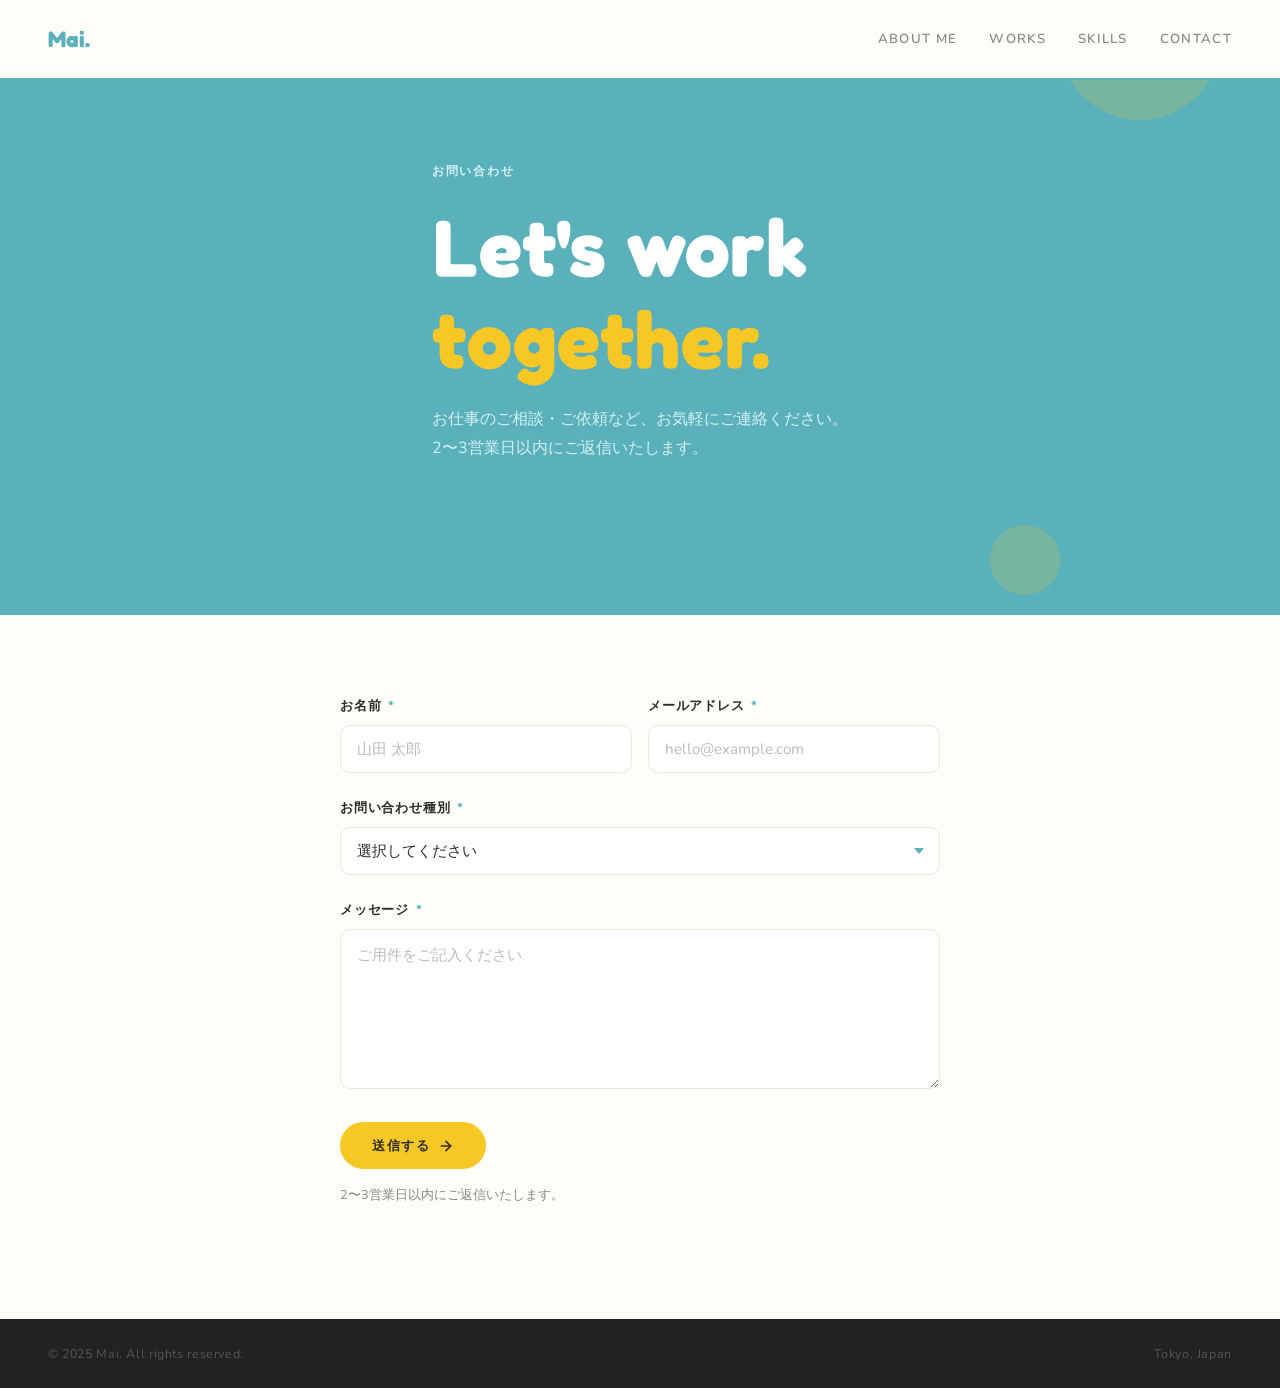
==== contact.html @ 335c0795 "フォーム周りデザイン追加" ====
<!DOCTYPE html>
<html lang="ja">
<head>
  <meta charset="UTF-8">
  <meta name="viewport" content="width=device-width, initial-scale=1.0">
  <title>Contact — Mai</title>
  <link rel="stylesheet" href="style.css">
</head>
<body>

  <!-- Nav -->
  <nav>
    <a href="index.html" class="nav-logo">Mai.</a>
    <ul class="nav-links" id="nav-links">
      <li><a href="index.html#about" class="nav-link">About me</a></li>
      <li><a href="index.html#works" class="nav-link">Works</a></li>
      <li><a href="index.html#skills" class="nav-link">Skills</a></li>
      <li><a href="contact.html" class="nav-link">Contact</a></li>
    </ul>
    <button class="hamburger" id="hamburger" aria-label="メニューを開く" aria-expanded="false">
      <span></span>
      <span></span>
      <span></span>
    </button>
  </nav>

  <!-- Page Header -->
  <section id="contact-hero">
    <div class="hero-dot" style="width:160px;height:160px;top:-40px;right:60px;"></div>
    <div class="hero-dot" style="width:70px;height:70px;bottom:20px;right:220px;"></div>
    <div class="container">
      <p class="hero-eyebrow fade-in">お問い合わせ</p>
      <h1 class="hero-title fade-in" style="transition-delay:0.1s">
        Let's work<br><span>together.</span>
      </h1>
      <p class="hero-desc fade-in" style="transition-delay:0.2s">
        お仕事のご相談・ご依頼など、お気軽にご連絡ください。<br>
        2〜3営業日以内にご返信いたします。
      </p>
    </div>
  </section>

  <!-- Form -->
  <section id="contact-form">
    <div class="container">
      <div class="form-wrap fade-in">

        <div class="form-row">
          <div class="form-group">
            <label class="form-label" for="name">お名前 <span class="required">*</span></label>
            <input class="form-input" type="text" id="name" name="name" placeholder="山田 太郎" required>
          </div>
          <div class="form-group">
            <label class="form-label" for="email">メールアドレス <span class="required">*</span></label>
            <input class="form-input" type="email" id="email" name="email" placeholder="hello@example.com" required>
          </div>
        </div>

        <div class="form-group">
          <label class="form-label" for="type">お問い合わせ種別 <span class="required">*</span></label>
          <div class="select-wrap">
            <select class="form-input form-select" id="type" name="type" required>
              <option value="" disabled selected>選択してください</option>
              <option value="project">お仕事のご依頼</option>
              <option value="consult">ご相談</option>
              <option value="other">その他</option>
            </select>
          </div>
        </div>

        <div class="form-group">
          <label class="form-label" for="message">メッセージ <span class="required">*</span></label>
          <textarea class="form-input form-textarea" id="message" name="message" placeholder="ご用件をご記入ください" required></textarea>
        </div>

        <button type="button" class="btn btn-submit">
          送信する
          <svg xmlns="http://www.w3.org/2000/svg" width="16" height="16" viewBox="0 0 24 24" fill="none" stroke="currentColor" stroke-width="2.5" stroke-linecap="round" stroke-linejoin="round" aria-hidden="true"><path d="M5 12h14"/><path d="m12 5 7 7-7 7"/></svg>
        </button>
        <p class="form-note">2〜3営業日以内にご返信いたします。</p>

      </div>
    </div>
  </section>

  <footer>
    <p>© 2025 Mai. All rights reserved.</p>
    <p>Tokyo, Japan</p>
  </footer>

  <script src="script.js"></script>
</body>
</html>
---- style.css ----
@import url('https://fonts.googleapis.com/css2?family=Nunito:ital,wght@0,400;0,600;0,800;1,400&family=Fredoka:wght@600;700&display=swap');

*, *::before, *::after { box-sizing: border-box; margin: 0; padding: 0; }

:root {
  --yellow: #F7C825;
  --teal: #5AB1BB;
  --dark: #2C2C2A;
  --gray-mid: #888;
  --gray-light: #e8e8e4;
  --bg: #fffdf7;
  --white: #fff;
}

html { scroll-behavior: smooth; }

body {
  font-family: 'Nunito', sans-serif;
  font-weight: 400;
  background: var(--bg);
  color: var(--dark);
  font-size: 16px;
  line-height: 1.7;
}

/* ─── Nav ─── */
nav {
  position: fixed;
  top: 0; left: 0; right: 0;
  display: flex;
  justify-content: space-between;
  align-items: center;
  padding: 1.25rem 3rem;
  background: var(--bg);
  border-bottom: 2px solid var(--teal);
  z-index: 100;
}

.nav-logo {
  font-family: 'Fredoka', sans-serif;
  font-size: 1.4rem;
  font-weight: 700;
  color: var(--teal);
  text-decoration: none;
  letter-spacing: 0.02em;
}

.nav-links {
  display: flex;
  gap: 2rem;
  list-style: none;
}

.nav-links a {
  text-decoration: none;
  font-size: 0.82rem;
  letter-spacing: 0.1em;
  text-transform: uppercase;
  font-weight: 600;
  color: var(--gray-mid);
  transition: color 0.2s;
}

.nav-links a:hover { color: var(--dark); }

/* ─── ハンバーガーボタン（PCでは非表示） ─── */
.hamburger {
  display: none;
  flex-direction: column;
  justify-content: center;
  gap: 5px;
  background: none;
  border: none;
  cursor: pointer;
  padding: 4px;
  z-index: 110;
}

.hamburger span {
  display: block;
  width: 24px;
  height: 2px;
  background: var(--teal);
  border-radius: 2px;
  transition: transform 0.3s ease, opacity 0.3s ease;
}

/* ×ボタンに変形 */
.hamburger.is-open span:nth-child(1) {
  transform: translateY(7px) rotate(45deg);
}
.hamburger.is-open span:nth-child(2) {
  opacity: 0;
}
.hamburger.is-open span:nth-child(3) {
  transform: translateY(-7px) rotate(-45deg);
}

/* ─── Sections ─── */
section { padding: 7rem 3rem; }
.container { max-width: 860px; margin: 0 auto; }

/* ─── Hero ─── */
#hero {
  padding-top: 10rem;
  min-height: 100vh;
  display: flex;
  align-items: center;
  background: var(--teal);
  position: relative;
  overflow: hidden;
}

.hero-dot {
  position: absolute;
  border-radius: 50%;
  background: var(--yellow);
  opacity: 0.18;
}

.hero-eyebrow {
  font-size: 0.78rem;
  letter-spacing: 0.14em;
  text-transform: uppercase;
  font-weight: 600;
  color: #d4f0f3;
  margin-bottom: 1.25rem;
}

.hero-title {
  font-family: 'Fredoka', sans-serif;
  font-size: clamp(2.8rem, 7vw, 5rem);
  font-weight: 700;
  line-height: 1.15;
  color: var(--white);
  margin-bottom: 1.25rem;
  letter-spacing: 0.01em;
}

.hero-title span { color: var(--yellow); }

.hero-desc {
  max-width: 520px;
  color: #d4f0f3;
  font-size: 1rem;
  line-height: 1.8;
  margin-bottom: 2.5rem;
}

.btn {
  display: inline-block;
  text-decoration: none;
  font-size: 0.78rem;
  font-weight: 800;
  letter-spacing: 0.12em;
  text-transform: uppercase;
  padding: 0.85rem 2rem;
  border-radius: 100px;
  background: var(--yellow);
  color: var(--dark);
  transition: opacity 0.2s;
}

.btn:hover { opacity: 0.85; }

/* ─── Divider ─── */
.divider { border: none; border-top: 1px solid var(--gray-light); }

/* ─── Section titles ─── */
.section-title {
  font-family: 'Fredoka', sans-serif;
  font-size: clamp(1.8rem, 4vw, 2.8rem);
  font-weight: 700;
  color: var(--teal);
  margin-bottom: 1.5rem;
}

/* ─── About ─── */
#about .grid {
  display: grid;
  grid-template-columns: 1fr 2fr;
  gap: 4rem;
  align-items: start;
}

.about-body p { color: var(--gray-mid); margin-bottom: 1.25rem; }
.about-body p:last-child { margin-bottom: 0; }
.about-body strong { color: var(--dark); font-weight: 600; }

/* ─── Works ─── */
.works-grid {
  display: grid;
  grid-template-columns: repeat(2, 1fr);
  gap: 1.25rem;
}

.work-card {
  background: var(--white);
  border: 1.5px solid var(--gray-light);
  border-radius: 12px;
  padding: 1.5rem;
  transition: border-color 0.2s;
}

.work-card:hover { border-color: var(--teal); }

.work-tag {
  font-size: 0.72rem;
  letter-spacing: 0.1em;
  text-transform: uppercase;
  font-weight: 700;
  color: var(--teal);
  margin-bottom: 0.6rem;
}

.work-title {
  font-family: 'Fredoka', sans-serif;
  font-size: 1.15rem;
  font-weight: 600;
  color: var(--dark);
  margin-bottom: 0.6rem;
}

.work-desc { font-size: 0.9rem; color: var(--gray-mid); }

.work-year {
  font-size: 0.78rem;
  color: var(--gray-light);
  margin-top: 1.25rem;
  font-weight: 600;
}

/* ─── Skills ─── */
#skills .skills-inner {
  display: grid;
  grid-template-columns: 1fr 2fr;
  gap: 4rem;
}

.skill-groups {
  display: flex;
  flex-direction: column;
  gap: 2rem;
}

.skill-group-label {
  font-size: 0.72rem;
  letter-spacing: 0.1em;
  text-transform: uppercase;
  font-weight: 700;
  color: #aaa;
  margin-bottom: 0.6rem;
}

.skill-list { display: flex; flex-wrap: wrap; gap: 0.5rem; }

.skill-pill {
  font-size: 0.8rem;
  font-weight: 700;
  padding: 0.35rem 0.9rem;
  border-radius: 100px;
  background: #f0fafb;
  color: #3a8f98;
  border: 1px solid #b8e0e4;
}

/* ─── Contact ─── */
#contact {
  background: var(--dark);
  color: var(--white);
  text-align: center;
}

.contact-title {
  font-family: 'Fredoka', sans-serif;
  font-size: clamp(2rem, 4vw, 3rem);
  font-weight: 700;
  color: var(--white);
  margin-bottom: 0.75rem;
}

.contact-sub {
  color: var(--gray-mid);
  margin-bottom: 2.25rem;
  font-size: 1rem;
}

.btn-yellow {
  background: var(--yellow);
  color: var(--dark);
}

/* ─── Footer ─── */
footer {
  padding: 1.5rem 3rem;
  background: #222;
  display: flex;
  justify-content: space-between;
  align-items: center;
}

footer p { font-size: 0.78rem; color: #555; letter-spacing: 0.05em; }

/* ─── Animations ─── */
.fade-in {
  opacity: 0;
  transform: translateY(24px);
  transition: opacity 0.7s ease, transform 0.7s ease;
}

.fade-in.visible {
  opacity: 1;
  transform: translateY(0);
}

/* ─── Responsive ─── */
@media (max-width: 720px) {
  nav { padding: 1rem 1.5rem; }

  /* ナビリンクを縦並びのドロワーに */
  .nav-links {
    display: none;
    flex-direction: column;
    gap: 0;
    position: fixed;
    top: 0; left: 0; right: 0;
    background: var(--bg);
    padding: 5rem 2rem 2rem;
    border-bottom: 2px solid var(--teal);
    z-index: 105;
  }

  .nav-links.is-open {
    display: flex;
  }

  .nav-links li {
    border-bottom: 1px solid var(--gray-light);
  }

  .nav-links a {
    display: block;
    padding: 1rem 0;
    font-size: 1rem;
    letter-spacing: 0.08em;
  }

  /* ハンバーガーボタンを表示 */
  .hamburger {
    display: flex;
  }

  section { padding: 5rem 1.5rem; }
  #hero { padding-top: 8rem; }
  #about .grid,
  #skills .skills-inner { grid-template-columns: 1fr; gap: 2rem; }
  .works-grid { grid-template-columns: 1fr; }
  footer { flex-direction: column; gap: 0.5rem; text-align: center; }
}

/* ─── このブロックをstyle.cssの末尾に追記してください ─── */

/* ─── Contact Hero ─── */
#contact-hero {
  padding-top: 10rem;
  min-height: 50vh;
  display: flex;
  align-items: center;
  background: var(--teal);
  position: relative;
  overflow: hidden;
}

/* ─── Contact Form ─── */
#contact-form {
  padding: 5rem 3rem 7rem;
}

.form-wrap {
  max-width: 600px;
  margin: 0 auto;
}

.form-group {
  margin-bottom: 1.75rem;
}

.form-label {
  display: block;
  font-size: 0.82rem;
  font-weight: 700;
  letter-spacing: 0.06em;
  color: var(--dark);
  margin-bottom: 0.5rem;
}

.required {
  color: var(--teal);
  margin-left: 2px;
}

.form-input {
  width: 100%;
  padding: 0.85rem 1rem;
  font-family: 'Nunito', sans-serif;
  font-size: 0.95rem;
  color: var(--dark);
  background: var(--white);
  border: 1.5px solid var(--gray-light);
  border-radius: 10px;
  outline: none;
  transition: border-color 0.2s;
  appearance: none;
}

.form-input:focus {
  border-color: var(--teal);
}

.form-input::placeholder {
  color: #bbb;
}

/* セレクトボックスの矢印 */
.select-wrap {
  position: relative;
}

.select-wrap::after {
  content: '';
  position: absolute;
  right: 1rem;
  top: 50%;
  transform: translateY(-50%);
  width: 0;
  height: 0;
  border-left: 5px solid transparent;
  border-right: 5px solid transparent;
  border-top: 6px solid var(--teal);
  pointer-events: none;
}

.form-select {
  cursor: pointer;
}

.form-textarea {
  min-height: 160px;
  resize: vertical;
  line-height: 1.7;
}

.btn-submit {
  display: inline-block;
  font-family: 'Nunito', sans-serif;
  font-size: 0.82rem;
  font-weight: 800;
  letter-spacing: 0.12em;
  text-transform: uppercase;
  padding: 0.9rem 2.5rem;
  border-radius: 100px;
  background: var(--yellow);
  color: var(--dark);
  border: none;
  cursor: pointer;
  transition: opacity 0.2s;
}

.btn-submit:hover { opacity: 0.85; }

@media (max-width: 720px) {
  #contact-form { padding: 4rem 1.5rem 5rem; }
}

/* ─── このブロックをstyle.cssの末尾に追記してください ─── */

/* ─── Contact Hero ─── */
#contact-hero {
  padding-top: 10rem;
  min-height: 50vh;
  display: flex;
  align-items: center;
  background: var(--teal);
  position: relative;
  overflow: hidden;
}

/* ─── Contact Form ─── */
#contact-form {
  padding: 5rem 3rem 7rem;
}

.form-wrap {
  max-width: 600px;
  margin: 0 auto;
}

.form-row {
  display: grid;
  grid-template-columns: 1fr 1fr;
  gap: 1rem;
}

.form-group {
  margin-bottom: 1.5rem;
}

.form-label {
  display: block;
  font-size: 0.82rem;
  font-weight: 700;
  letter-spacing: 0.06em;
  color: var(--dark);
  margin-bottom: 0.5rem;
}

.required {
  color: var(--teal);
  margin-left: 2px;
}

.form-input {
  width: 100%;
  padding: 0.8rem 1rem;
  font-family: 'Nunito', sans-serif;
  font-size: 0.95rem;
  color: var(--dark);
  background: var(--white);
  border: 1.5px solid var(--gray-light);
  border-radius: 10px;
  outline: none;
  transition: border-color 0.2s, box-shadow 0.2s;
  appearance: none;
  box-sizing: border-box;
}

.form-input:focus {
  border-color: var(--teal);
  box-shadow: 0 0 0 3px rgba(90, 177, 187, 0.12);
}

.form-input::placeholder {
  color: #bbb;
}

/* セレクトボックスの矢印 */
.select-wrap {
  position: relative;
}

.select-wrap::after {
  content: '';
  position: absolute;
  right: 1rem;
  top: 50%;
  transform: translateY(-50%);
  width: 0;
  height: 0;
  border-left: 5px solid transparent;
  border-right: 5px solid transparent;
  border-top: 6px solid var(--teal);
  pointer-events: none;
}

.form-select {
  cursor: pointer;
}

.form-textarea {
  min-height: 160px;
  resize: vertical;
  line-height: 1.7;
}

.btn-submit {
  display: inline-flex;
  align-items: center;
  gap: 8px;
  font-family: 'Nunito', sans-serif;
  font-size: 0.82rem;
  font-weight: 800;
  letter-spacing: 0.12em;
  text-transform: uppercase;
  padding: 0.9rem 2rem;
  border-radius: 100px;
  background: var(--yellow);
  color: var(--dark);
  border: none;
  cursor: pointer;
  transition: opacity 0.2s;
}

.btn-submit:hover { opacity: 0.85; }

.form-note {
  font-size: 0.8rem;
  color: var(--gray-mid);
  margin-top: 1rem;
}

@media (max-width: 720px) {
  #contact-form { padding: 4rem 1.5rem 5rem; }
  .form-row { grid-template-columns: 1fr; }
}
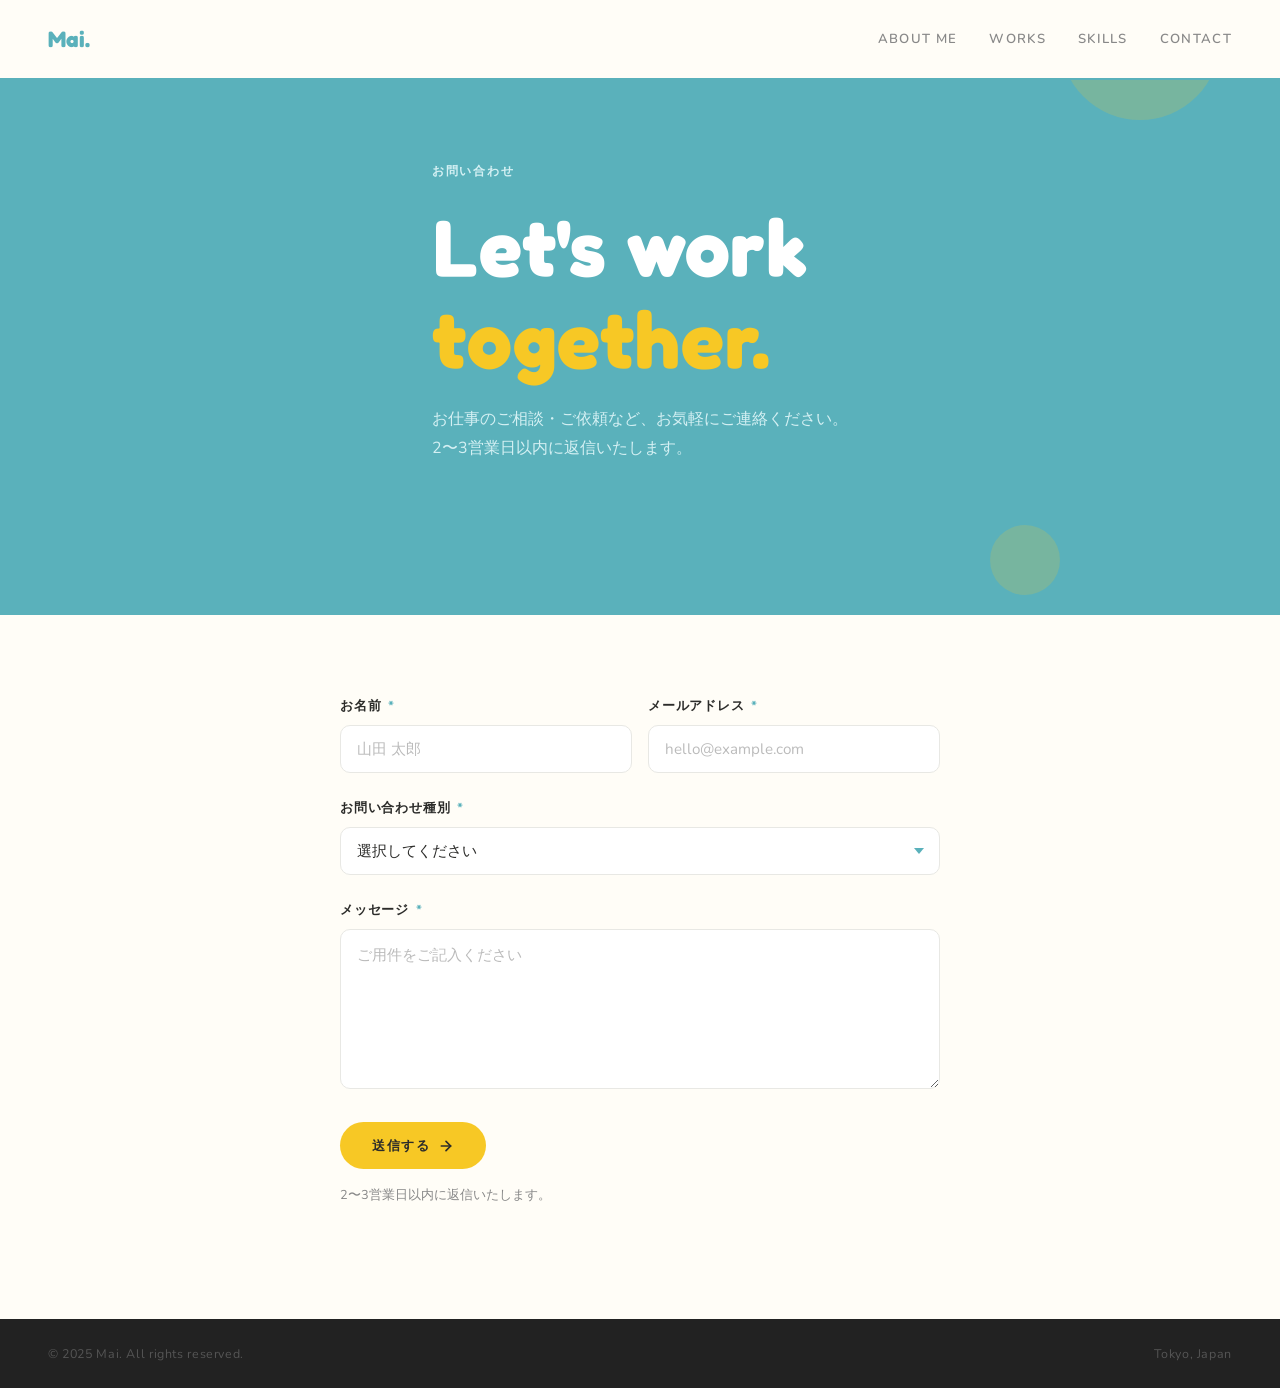
==== commit 5198c4aa: "テキスト調整のみ" ====
--- a/contact.html
+++ b/contact.html
@@ -35,7 +35,7 @@
       </h1>
       <p class="hero-desc fade-in" style="transition-delay:0.2s">
         お仕事のご相談・ご依頼など、お気軽にご連絡ください。<br>
-        2〜3営業日以内にご返信いたします。
+        2〜3営業日以内に返信いたします。
       </p>
     </div>
   </section>
@@ -77,7 +77,7 @@
           送信する
           <svg xmlns="http://www.w3.org/2000/svg" width="16" height="16" viewBox="0 0 24 24" fill="none" stroke="currentColor" stroke-width="2.5" stroke-linecap="round" stroke-linejoin="round" aria-hidden="true"><path d="M5 12h14"/><path d="m12 5 7 7-7 7"/></svg>
         </button>
-        <p class="form-note">2〜3営業日以内にご返信いたします。</p>
+        <p class="form-note">2〜3営業日以内に返信いたします。</p>
 
       </div>
     </div>
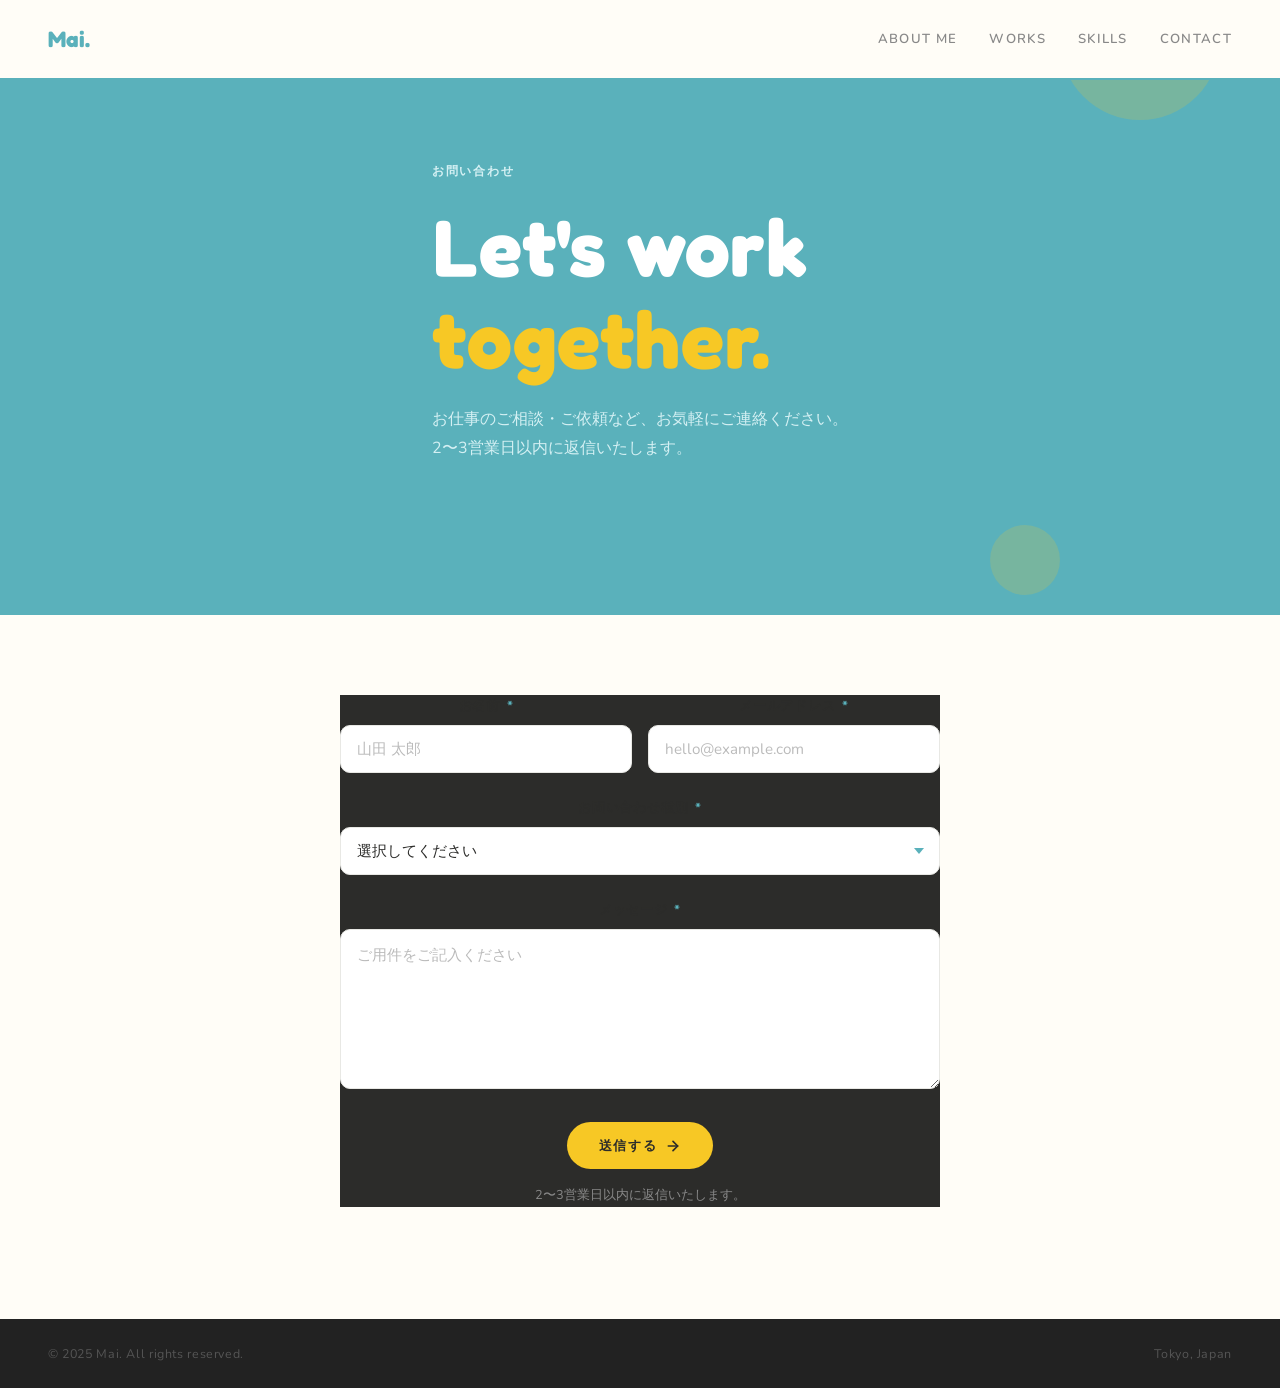
==== commit c6b93c58: "サンクスページ遷移 仕組み変更" ====
--- a/contact.html
+++ b/contact.html
@@ -45,39 +45,43 @@
     <div class="container">
       <div class="form-wrap fade-in">
 
-        <div class="form-row">
+        <form id="contact" action="https://formspree.io/f/xnjrngyw" method="POST">
+
+          <div class="form-row">
+            <div class="form-group">
+              <label class="form-label" for="name">お名前 <span class="required">*</span></label>
+              <input class="form-input" type="text" id="name" name="name" placeholder="山田 太郎" required>
+            </div>
+            <div class="form-group">
+              <label class="form-label" for="email">メールアドレス <span class="required">*</span></label>
+              <input class="form-input" type="email" id="email" name="email" placeholder="hello@example.com" required>
+            </div>
+          </div>
+
           <div class="form-group">
-            <label class="form-label" for="name">お名前 <span class="required">*</span></label>
-            <input class="form-input" type="text" id="name" name="name" placeholder="山田 太郎" required>
+            <label class="form-label" for="type">お問い合わせ種別 <span class="required">*</span></label>
+            <div class="select-wrap">
+              <select class="form-input form-select" id="type" name="type" required>
+                <option value="" disabled selected>選択してください</option>
+                <option value="project">お仕事のご依頼</option>
+                <option value="consult">ご相談</option>
+                <option value="other">その他</option>
+              </select>
+            </div>
           </div>
+
           <div class="form-group">
-            <label class="form-label" for="email">メールアドレス <span class="required">*</span></label>
-            <input class="form-input" type="email" id="email" name="email" placeholder="hello@example.com" required>
+            <label class="form-label" for="message">メッセージ <span class="required">*</span></label>
+            <textarea class="form-input form-textarea" id="message" name="message" placeholder="ご用件をご記入ください" required></textarea>
           </div>
-        </div>
 
-        <div class="form-group">
-          <label class="form-label" for="type">お問い合わせ種別 <span class="required">*</span></label>
-          <div class="select-wrap">
-            <select class="form-input form-select" id="type" name="type" required>
-              <option value="" disabled selected>選択してください</option>
-              <option value="project">お仕事のご依頼</option>
-              <option value="consult">ご相談</option>
-              <option value="other">その他</option>
-            </select>
-          </div>
-        </div>
+          <button type="submit" class="btn btn-submit" id="submit-btn">
+            送信する
+            <svg xmlns="http://www.w3.org/2000/svg" width="16" height="16" viewBox="0 0 24 24" fill="none" stroke="currentColor" stroke-width="2.5" stroke-linecap="round" stroke-linejoin="round" aria-hidden="true"><path d="M5 12h14"/><path d="m12 5 7 7-7 7"/></svg>
+          </button>
+          <p class="form-note">2〜3営業日以内に返信いたします。</p>
 
-        <div class="form-group">
-          <label class="form-label" for="message">メッセージ <span class="required">*</span></label>
-          <textarea class="form-input form-textarea" id="message" name="message" placeholder="ご用件をご記入ください" required></textarea>
-        </div>
-
-        <button type="button" class="btn btn-submit">
-          送信する
-          <svg xmlns="http://www.w3.org/2000/svg" width="16" height="16" viewBox="0 0 24 24" fill="none" stroke="currentColor" stroke-width="2.5" stroke-linecap="round" stroke-linejoin="round" aria-hidden="true"><path d="M5 12h14"/><path d="m12 5 7 7-7 7"/></svg>
-        </button>
-        <p class="form-note">2〜3営業日以内に返信いたします。</p>
+        </form>
 
       </div>
     </div>
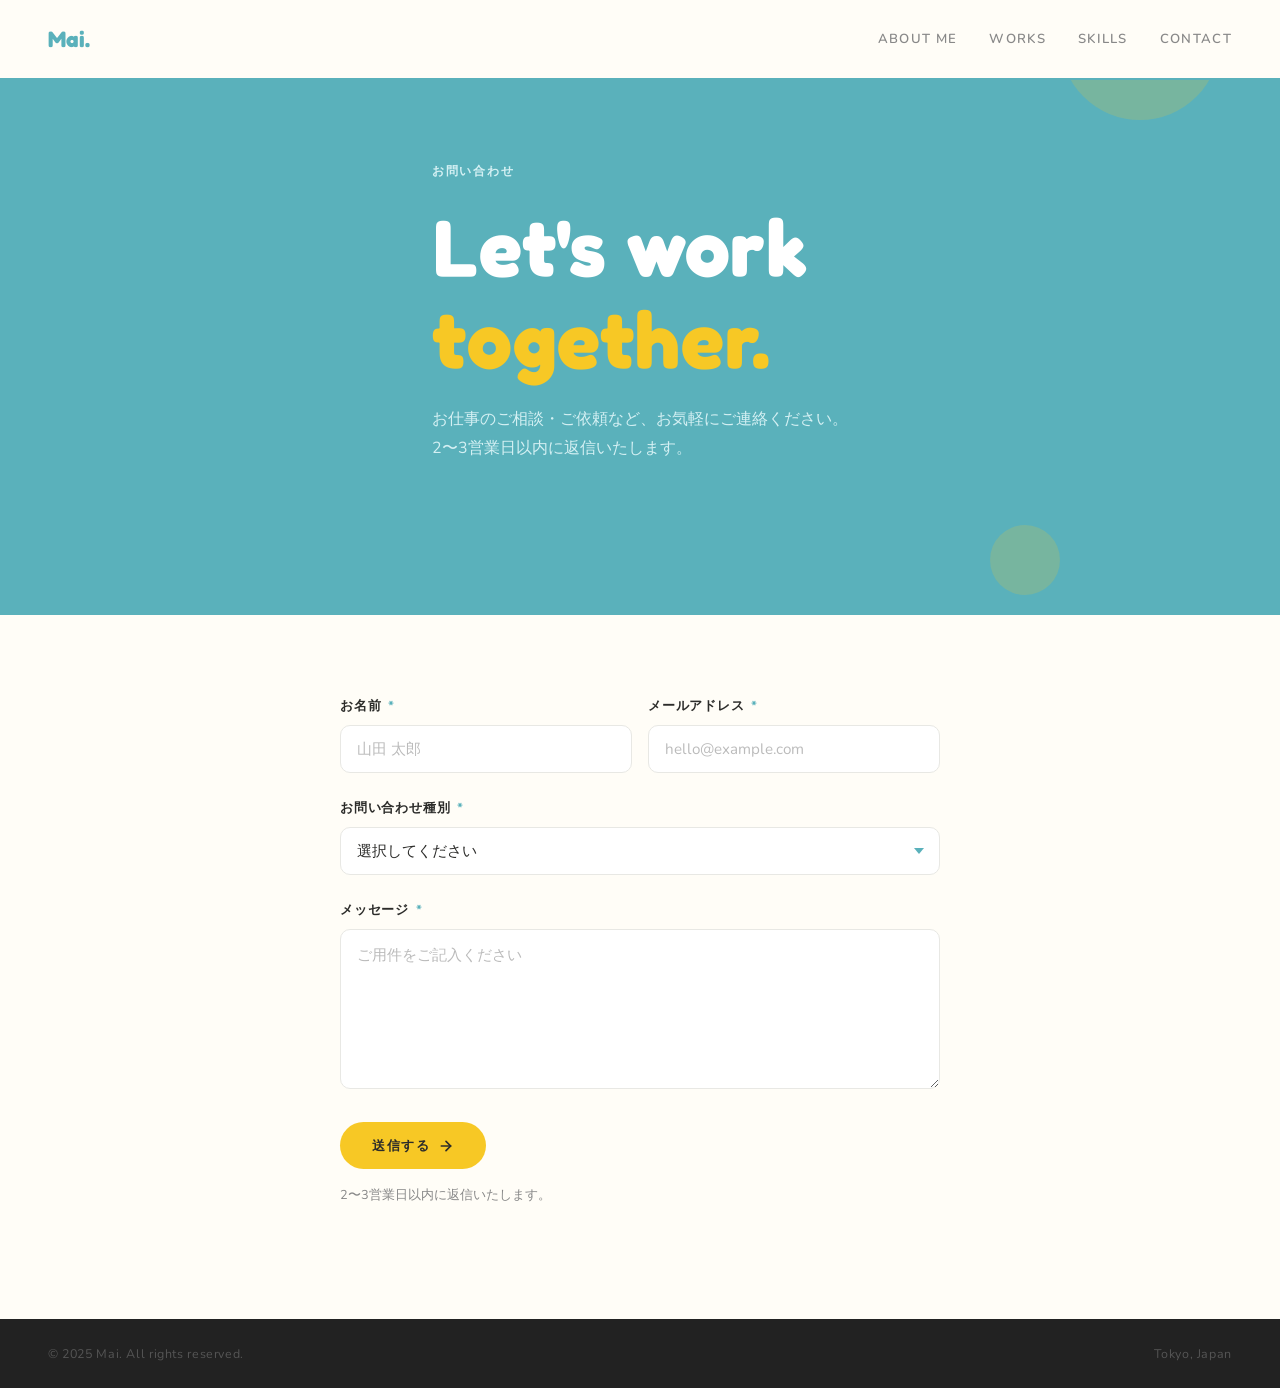
==== commit fb18a817: "CSS修正ver2" ====
--- a/contact.html
+++ b/contact.html
@@ -45,7 +45,7 @@
     <div class="container">
       <div class="form-wrap fade-in">
 
-        <form id="contact" action="https://formspree.io/f/xnjrngyw" method="POST">
+        <form id="contact-form-el" action="https://formspree.io/f/xnjrngyw" method="POST">
 
           <div class="form-row">
             <div class="form-group">
--- a/style.css
+++ b/style.css
@@ -85,7 +85,6 @@
   transition: transform 0.3s ease, opacity 0.3s ease;
 }
 
-/* ×ボタンに変形 */
 .hamburger.is-open span:nth-child(1) {
   transform: translateY(7px) rotate(45deg);
 }
@@ -264,7 +263,7 @@
   border: 1px solid #b8e0e4;
 }
 
-/* ─── Contact ─── */
+/* ─── Contact（index.htmlのCTAセクション） ─── */
 #contact {
   background: var(--dark);
   color: var(--white);
@@ -317,7 +316,6 @@
 @media (max-width: 720px) {
   nav { padding: 1rem 1.5rem; }
 
-  /* ナビリンクを縦並びのドロワーに */
   .nav-links {
     display: none;
     flex-direction: column;
@@ -345,7 +343,6 @@
     letter-spacing: 0.08em;
   }
 
-  /* ハンバーガーボタンを表示 */
   .hamburger {
     display: flex;
   }
@@ -358,9 +355,7 @@
   footer { flex-direction: column; gap: 0.5rem; text-align: center; }
 }
 
-/* ─── このブロックをstyle.cssの末尾に追記してください ─── */
-
-/* ─── Contact Hero ─── */
+/* ─── Contact Hero（contact.html） ─── */
 #contact-hero {
   padding-top: 10rem;
   min-height: 50vh;
@@ -381,8 +376,14 @@
   margin: 0 auto;
 }
 
+.form-row {
+  display: grid;
+  grid-template-columns: 1fr 1fr;
+  gap: 1rem;
+}
+
 .form-group {
-  margin-bottom: 1.75rem;
+  margin-bottom: 1.5rem;
 }
 
 .form-label {
@@ -401,7 +402,7 @@
 
 .form-input {
   width: 100%;
-  padding: 0.85rem 1rem;
+  padding: 0.8rem 1rem;
   font-family: 'Nunito', sans-serif;
   font-size: 0.95rem;
   color: var(--dark);
@@ -409,19 +410,20 @@
   border: 1.5px solid var(--gray-light);
   border-radius: 10px;
   outline: none;
-  transition: border-color 0.2s;
+  transition: border-color 0.2s, box-shadow 0.2s;
   appearance: none;
+  box-sizing: border-box;
 }
 
 .form-input:focus {
   border-color: var(--teal);
+  box-shadow: 0 0 0 3px rgba(90, 177, 187, 0.12);
 }
 
 .form-input::placeholder {
   color: #bbb;
 }
 
-/* セレクトボックスの矢印 */
 .select-wrap {
   position: relative;
 }
@@ -440,131 +442,7 @@
   pointer-events: none;
 }
 
-.form-select {
-  cursor: pointer;
-}
-
-.form-textarea {
-  min-height: 160px;
-  resize: vertical;
-  line-height: 1.7;
-}
-
-.btn-submit {
-  display: inline-block;
-  font-family: 'Nunito', sans-serif;
-  font-size: 0.82rem;
-  font-weight: 800;
-  letter-spacing: 0.12em;
-  text-transform: uppercase;
-  padding: 0.9rem 2.5rem;
-  border-radius: 100px;
-  background: var(--yellow);
-  color: var(--dark);
-  border: none;
-  cursor: pointer;
-  transition: opacity 0.2s;
-}
-
-.btn-submit:hover { opacity: 0.85; }
-
-@media (max-width: 720px) {
-  #contact-form { padding: 4rem 1.5rem 5rem; }
-}
-
-/* ─── このブロックをstyle.cssの末尾に追記してください ─── */
-
-/* ─── Contact Hero ─── */
-#contact-hero {
-  padding-top: 10rem;
-  min-height: 50vh;
-  display: flex;
-  align-items: center;
-  background: var(--teal);
-  position: relative;
-  overflow: hidden;
-}
-
-/* ─── Contact Form ─── */
-#contact-form {
-  padding: 5rem 3rem 7rem;
-}
-
-.form-wrap {
-  max-width: 600px;
-  margin: 0 auto;
-}
-
-.form-row {
-  display: grid;
-  grid-template-columns: 1fr 1fr;
-  gap: 1rem;
-}
-
-.form-group {
-  margin-bottom: 1.5rem;
-}
-
-.form-label {
-  display: block;
-  font-size: 0.82rem;
-  font-weight: 700;
-  letter-spacing: 0.06em;
-  color: var(--dark);
-  margin-bottom: 0.5rem;
-}
-
-.required {
-  color: var(--teal);
-  margin-left: 2px;
-}
-
-.form-input {
-  width: 100%;
-  padding: 0.8rem 1rem;
-  font-family: 'Nunito', sans-serif;
-  font-size: 0.95rem;
-  color: var(--dark);
-  background: var(--white);
-  border: 1.5px solid var(--gray-light);
-  border-radius: 10px;
-  outline: none;
-  transition: border-color 0.2s, box-shadow 0.2s;
-  appearance: none;
-  box-sizing: border-box;
-}
-
-.form-input:focus {
-  border-color: var(--teal);
-  box-shadow: 0 0 0 3px rgba(90, 177, 187, 0.12);
-}
-
-.form-input::placeholder {
-  color: #bbb;
-}
-
-/* セレクトボックスの矢印 */
-.select-wrap {
-  position: relative;
-}
-
-.select-wrap::after {
-  content: '';
-  position: absolute;
-  right: 1rem;
-  top: 50%;
-  transform: translateY(-50%);
-  width: 0;
-  height: 0;
-  border-left: 5px solid transparent;
-  border-right: 5px solid transparent;
-  border-top: 6px solid var(--teal);
-  pointer-events: none;
-}
-
-.form-select {
-  cursor: pointer;
-}
+.form-select { cursor: pointer; }
 
 .form-textarea {
   min-height: 160px;
@@ -598,6 +476,52 @@
   margin-top: 1rem;
 }
 
+/* ─── Thanks（thanks.html） ─── */
+#thankyou {
+  padding-top: 10rem;
+  min-height: 100vh;
+  display: flex;
+  align-items: center;
+  background: var(--teal);
+  position: relative;
+  overflow: hidden;
+}
+
+.thankyou-inner {
+  display: flex;
+  flex-direction: column;
+  align-items: flex-start;
+  gap: 0;
+}
+
+.thankyou-icon {
+  display: flex;
+  align-items: center;
+  justify-content: center;
+  width: 64px;
+  height: 64px;
+  border-radius: 50%;
+  background: var(--yellow);
+  color: var(--dark);
+  margin-bottom: 1.5rem;
+}
+
+#thankyou .hero-title {
+  color: var(--white);
+}
+
+#thankyou .hero-title span {
+  color: var(--yellow);
+}
+
+#thankyou .hero-eyebrow {
+  color: #d4f0f3;
+}
+
+#thankyou .hero-desc {
+  color: #d4f0f3;
+}
+
 @media (max-width: 720px) {
   #contact-form { padding: 4rem 1.5rem 5rem; }
   .form-row { grid-template-columns: 1fr; }
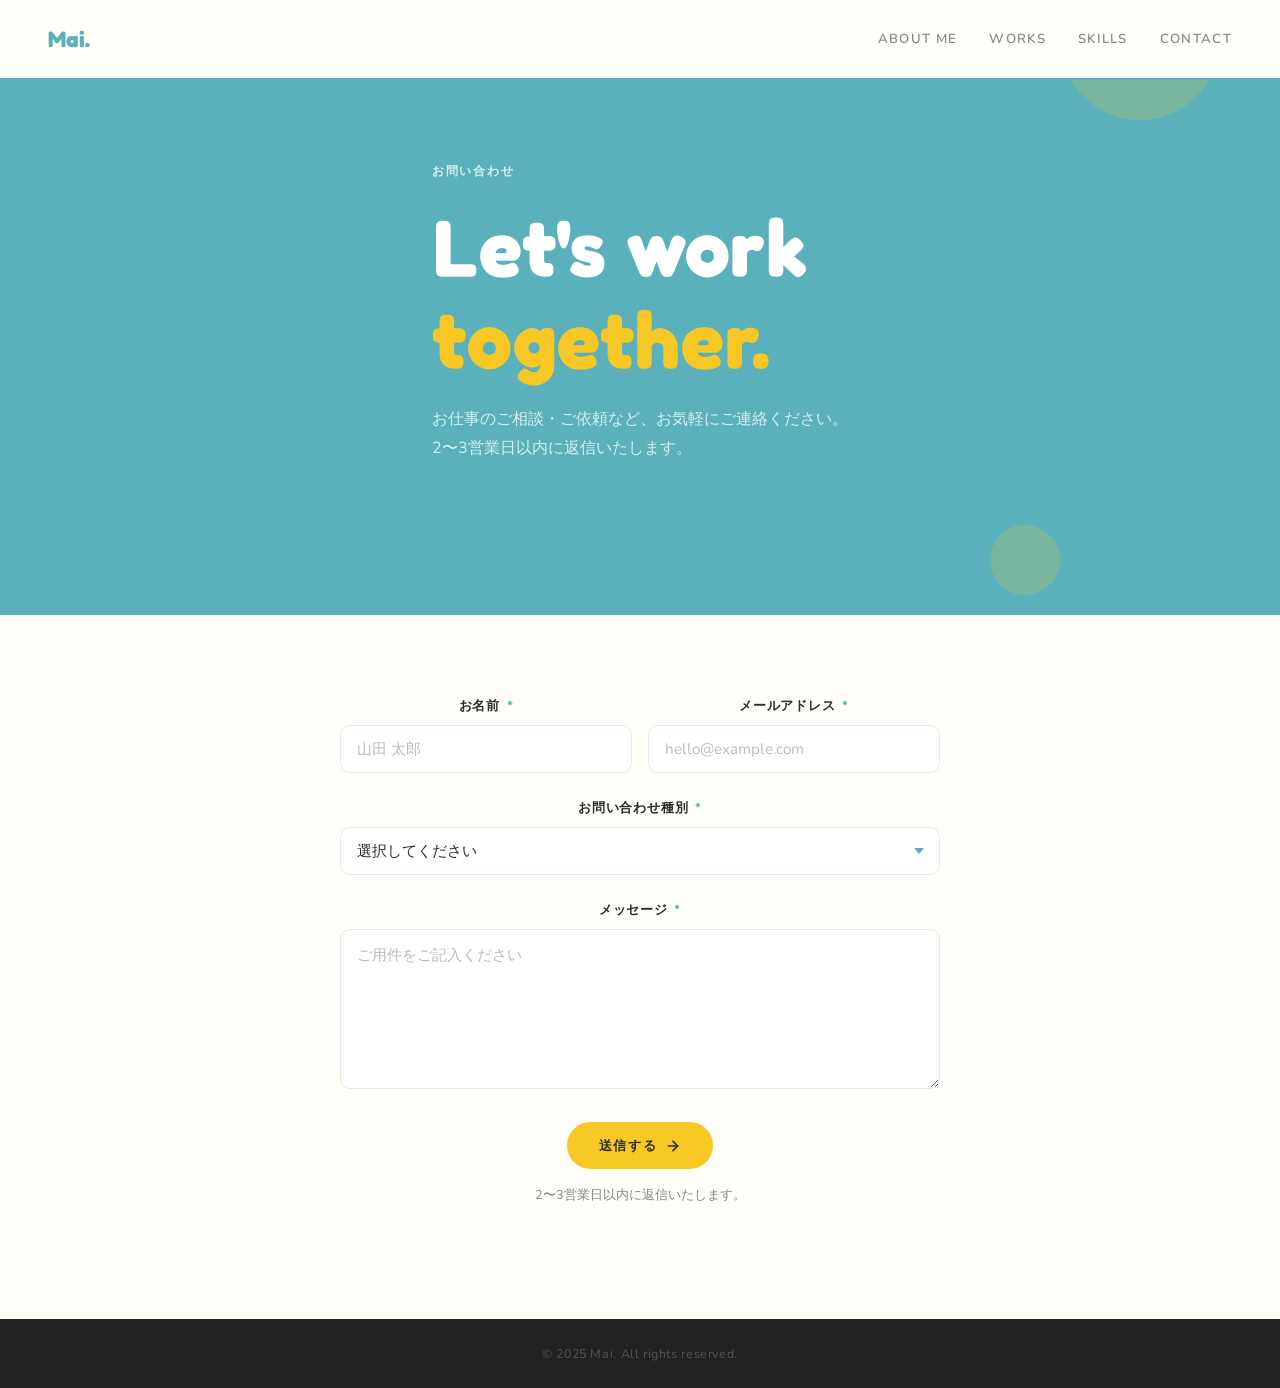
==== commit aeb8cb70: "contactページの送信ボタンを真ん中寄せに" ====
--- a/contact.html
+++ b/contact.html
@@ -89,7 +89,6 @@
 
   <footer>
     <p>© 2025 Mai. All rights reserved.</p>
-    <p>Tokyo, Japan</p>
   </footer>
 
   <script src="script.js"></script>
--- a/style.css
+++ b/style.css
@@ -294,7 +294,7 @@
   padding: 1.5rem 3rem;
   background: #222;
   display: flex;
-  justify-content: space-between;
+  justify-content: center;
   align-items: center;
 }
 
@@ -374,6 +374,7 @@
 .form-wrap {
   max-width: 600px;
   margin: 0 auto;
+  text-align: center;
 }
 
 .form-row {
@@ -490,8 +491,9 @@
 .thankyou-inner {
   display: flex;
   flex-direction: column;
-  align-items: flex-start;
+  align-items: center;
   gap: 0;
+  text-align: center;
 }
 
 .thankyou-icon {
